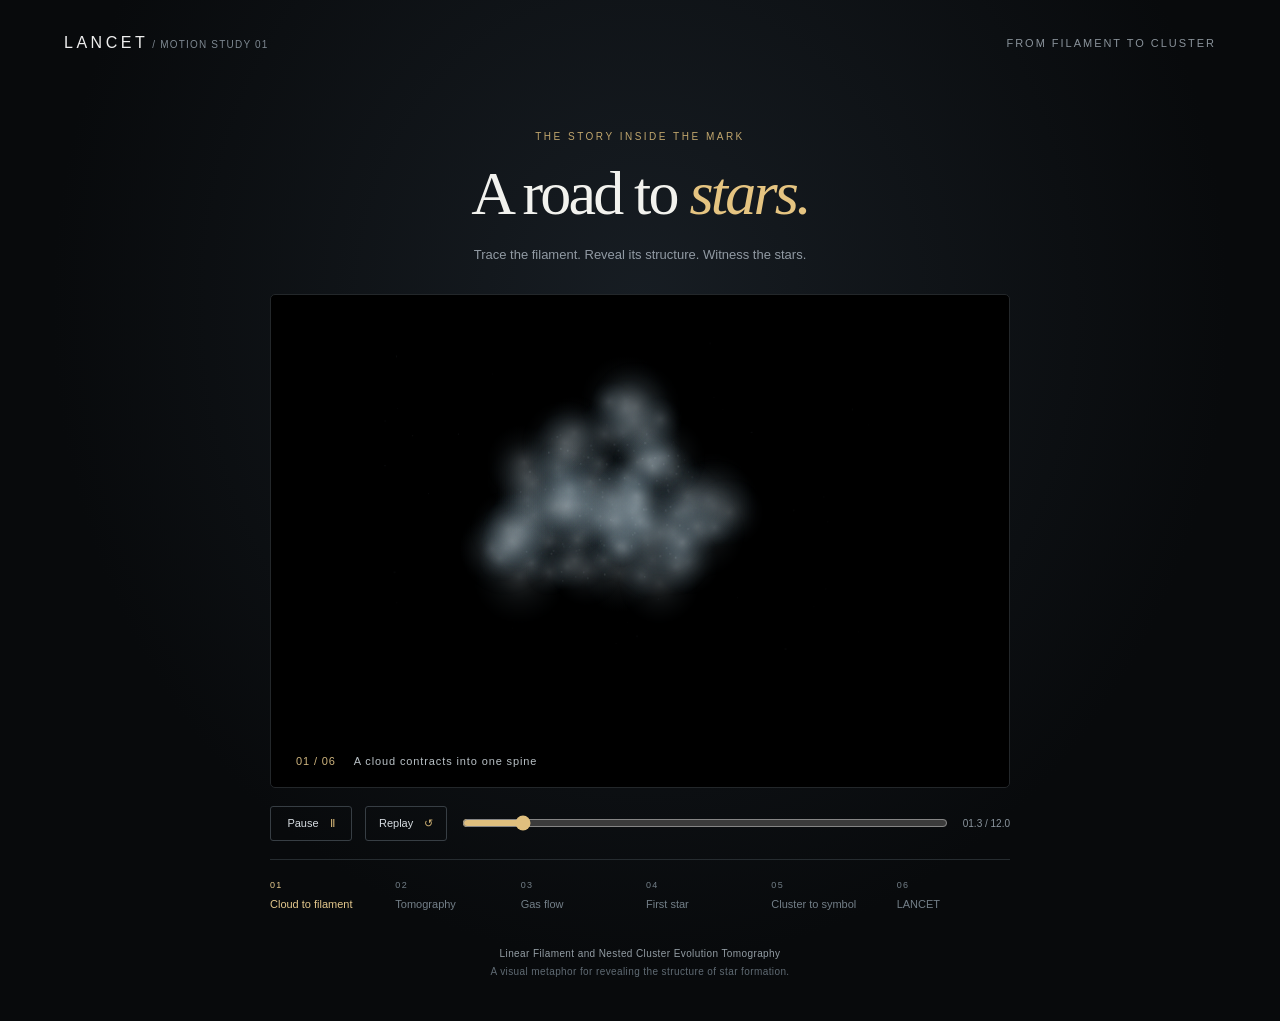
==== design/logo-animation/index.html @ e93d8fea "Retime logo animation with gas flow and feedback pulse Gas streams along both split filament halves " ====
<!doctype html>
<html lang="en">
<head>
<meta charset="utf-8"><meta name="viewport" content="width=device-width,initial-scale=1">
<meta name="description" content="From filament to stars: the story behind the LANCET logo.">
<title>A road to stars · LANCET</title>
<link rel="stylesheet" href="logo-animation.css">
<script src="logo-animation.js" defer></script>
<script>if (new URLSearchParams(location.search).has("embed")) document.documentElement.classList.add("embed-mode");</script></head>
<body>
<header><a href="#" aria-label="LANCET">LANCET<span> / MOTION STUDY 01</span></a><span class="edition">FROM FILAMENT TO CLUSTER</span></header>
<main>
<div class="intro"><p class="eyebrow">THE STORY INSIDE THE MARK</p><h1>A road to <em>stars.</em></h1><p>Trace the filament. Reveal its structure. Witness the stars.</p></div>
<section class="theatre" aria-label="Animated LANCET logo">
<svg id="scene" viewBox="0 0 1536 1024" role="img" aria-labelledby="scene-title scene-description">
<title id="scene-title">A cloud becomes a road to stars</title><desc id="scene-description">An irregular molecular cloud contracts into one filament. A broad lancet splits the filament as a telescope appears alongside it. Gas streams along both split halves from lower left to upper right, where one bright star ignites. One bright star appears before smaller cluster members. After the cut, the two halves morph into the logo ribbons, smaller stars dissolve, and the largest becomes the gold logo star. The star flashes like a pulsar and a gold shock runs back down the ribbons to the tail of the filament, a picture of stellar feedback. The sequence ends with the original non-halo LANCET logo.</desc>
<defs>
<filter id="cloud-soft" x="-100%" y="-100%" width="300%" height="300%"><feGaussianBlur stdDeviation="12"/></filter>
<filter id="glow" x="-100%" y="-100%" width="300%" height="300%"><feGaussianBlur stdDeviation="5"/></filter>
<filter id="star-halo" x="-200%" y="-200%" width="500%" height="500%"><feGaussianBlur stdDeviation="14"/></filter>
<filter id="flow-glow" x="-50%" y="-50%" width="200%" height="200%"><feGaussianBlur stdDeviation="3.5" result="b"/><feMerge><feMergeNode in="b"/><feMergeNode in="SourceGraphic"/></feMerge></filter>
<linearGradient id="pulse-light" gradientUnits="userSpaceOnUse" x1="0" y1="0" x2="1" y2="0"><stop offset="0" stop-color="#f6cc73" stop-opacity="0"/><stop offset=".5" stop-color="#ffd88a"/><stop offset="1" stop-color="#f6cc73" stop-opacity="0"/></linearGradient>
<radialGradient id="cloud-light"><stop stop-color="#d1dce2" stop-opacity=".8"/><stop offset=".45" stop-color="#7e929d" stop-opacity=".4"/><stop offset="1" stop-color="#354956" stop-opacity="0"/></radialGradient>
<radialGradient id="gold"><stop stop-color="#fff4ce"/><stop offset="1" stop-color="#f6cc73"/></radialGradient>
<clipPath id="emblem-clip"><rect width="1536" height="690"/></clipPath>
<clipPath id="wordmark-clip"><rect y="690" width="1536" height="210"/></clipPath>
<clipPath id="dish-clip"><rect x="978" y="434" width="215" height="236"/></clipPath>
<path id="upper-target" d="M 353.00,613.50 L 353.50,597.00 L 354.50,596.00 L 354.50,591.00 L 355.50,590.00 L 356.50,579.00 L 359.50,570.00 L 360.50,562.00 L 363.50,555.00 L 363.50,552.00 L 368.50,537.00 L 370.50,534.00 L 370.50,532.00 L 374.50,525.00 L 374.50,523.00 L 384.50,503.00 L 391.50,493.00 L 392.50,490.00 L 401.50,477.00 L 414.50,461.00 L 437.00,438.50 L 461.00,419.50 L 490.00,401.50 L 519.00,387.50 L 534.00,382.50 L 537.00,380.50 L 542.00,379.50 L 545.00,377.50 L 563.00,371.50 L 566.00,371.50 L 573.00,368.50 L 580.00,367.50 L 588.00,364.50 L 596.00,363.50 L 604.00,360.50 L 608.00,360.50 L 609.00,359.50 L 618.00,358.50 L 619.00,357.50 L 627.00,356.50 L 628.00,355.50 L 643.00,353.50 L 644.00,352.50 L 649.00,352.50 L 655.00,350.50 L 660.00,350.50 L 661.00,349.50 L 666.00,349.50 L 667.00,348.50 L 684.00,346.50 L 685.00,345.50 L 697.00,344.50 L 698.00,343.50 L 705.00,343.50 L 706.00,342.50 L 712.00,342.50 L 713.00,341.50 L 719.00,341.50 L 720.00,340.50 L 726.00,340.50 L 727.00,339.50 L 734.00,339.50 L 735.00,338.50 L 741.00,338.50 L 742.00,337.50 L 749.00,337.50 L 750.00,336.50 L 756.00,336.50 L 757.00,335.50 L 765.00,335.50 L 766.00,334.50 L 773.00,334.50 L 774.00,333.50 L 781.00,333.50 L 782.00,332.50 L 789.00,332.50 L 790.00,331.50 L 796.00,331.50 L 797.00,330.50 L 804.00,330.50 L 805.00,329.50 L 812.00,329.50 L 813.00,328.50 L 819.00,328.50 L 820.00,327.50 L 827.00,327.50 L 828.00,326.50 L 841.00,325.50 L 842.00,324.50 L 847.00,324.50 L 853.00,322.50 L 869.00,320.50 L 870.00,319.50 L 879.00,318.50 L 880.00,317.50 L 891.00,315.50 L 892.00,314.50 L 900.00,313.50 L 904.00,311.50 L 907.00,311.50 L 925.00,305.50 L 928.00,303.50 L 940.00,299.50 L 947.00,295.50 L 949.00,295.50 L 953.00,292.50 L 965.00,286.50 L 980.00,274.50 L 983.00,272.50 L 983.50,273.00 L 980.50,280.00 L 971.50,293.00 L 963.50,302.00 L 954.00,310.50 L 941.00,320.50 L 938.00,321.50 L 928.00,328.50 L 914.00,335.50 L 907.00,337.50 L 900.00,341.50 L 859.00,355.50 L 856.00,355.50 L 838.00,361.50 L 835.00,361.50 L 834.00,362.50 L 819.00,365.50 L 815.00,367.50 L 811.00,367.50 L 810.00,368.50 L 803.00,369.50 L 802.00,370.50 L 791.00,372.50 L 786.00,374.50 L 782.00,374.50 L 777.00,376.50 L 764.00,378.50 L 755.00,381.50 L 751.00,381.50 L 750.00,382.50 L 735.00,385.50 L 734.00,386.50 L 727.00,387.50 L 726.00,388.50 L 723.00,388.50 L 722.00,389.50 L 719.00,389.50 L 710.00,392.50 L 707.00,392.50 L 703.00,394.50 L 696.00,395.50 L 685.00,399.50 L 678.00,400.50 L 667.00,404.50 L 664.00,404.50 L 638.00,413.50 L 635.00,413.50 L 632.00,415.50 L 599.00,426.50 L 591.00,430.50 L 579.00,434.50 L 572.00,438.50 L 565.00,440.50 L 560.00,443.50 L 558.00,443.50 L 514.00,465.50 L 512.00,467.50 L 490.00,479.50 L 479.00,487.50 L 476.00,488.50 L 464.00,496.50 L 461.00,499.50 L 450.00,506.50 L 446.00,510.50 L 442.00,512.50 L 417.00,533.50 L 383.50,568.00 L 369.50,586.00 L 353.00,613.50 Z"/><path id="lower-target" d="M 703.00,652.50 L 697.00,652.50 L 696.00,651.50 L 652.00,651.50 L 651.00,652.50 L 579.00,651.50 L 578.00,652.50 L 568.00,652.50 L 567.00,651.50 L 561.00,651.50 L 560.50,649.00 L 563.50,640.00 L 565.50,637.00 L 565.50,635.00 L 568.50,630.00 L 568.50,628.00 L 577.50,610.00 L 579.50,608.00 L 582.50,601.00 L 596.50,579.00 L 615.50,555.00 L 651.00,520.50 L 691.00,490.50 L 700.00,485.50 L 708.00,479.50 L 711.00,478.50 L 716.00,474.50 L 731.00,466.50 L 733.00,464.50 L 740.00,461.50 L 747.00,456.50 L 826.00,416.50 L 828.00,416.50 L 880.00,390.50 L 882.00,388.50 L 897.00,381.50 L 899.00,379.50 L 909.00,374.50 L 914.00,370.50 L 928.00,362.50 L 950.00,345.50 L 970.50,325.00 L 979.50,313.00 L 985.50,302.00 L 987.50,300.00 L 995.00,282.50 L 995.50,285.00 L 994.50,286.00 L 993.50,306.00 L 992.50,307.00 L 992.50,311.00 L 991.50,312.00 L 991.50,315.00 L 990.50,316.00 L 990.50,319.00 L 988.50,325.00 L 983.50,335.00 L 983.50,337.00 L 978.50,345.00 L 974.50,354.00 L 969.50,360.00 L 965.50,367.00 L 949.50,386.00 L 922.00,412.50 L 887.00,440.50 L 883.00,442.50 L 879.00,446.50 L 875.00,448.50 L 871.00,452.50 L 859.00,460.50 L 820.00,490.50 L 801.00,506.50 L 775.50,532.00 L 760.50,550.00 L 758.50,554.00 L 750.50,564.00 L 749.50,567.00 L 738.50,584.00 L 730.50,600.00 L 730.50,602.00 L 726.50,610.00 L 726.50,612.00 L 724.50,615.00 L 720.50,627.00 L 720.50,630.00 L 718.50,635.00 L 718.50,640.00 L 717.50,641.00 L 717.50,645.00 L 716.50,646.00 L 716.50,651.00 L 704.00,651.50 L 703.00,652.50 Z"/><path id="slash-target" d="M 515.00,544.50 L 513.50,544.00 L 521.00,537.50 L 525.00,535.50 L 541.00,522.50 L 548.00,518.50 L 568.00,503.50 L 617.00,471.50 L 639.00,459.50 L 641.00,457.50 L 648.00,454.50 L 650.00,452.50 L 652.00,452.50 L 672.00,442.50 L 674.00,442.50 L 682.00,438.50 L 689.00,436.50 L 694.00,433.50 L 709.00,428.50 L 712.00,426.50 L 717.00,425.50 L 720.00,423.50 L 728.00,421.50 L 731.00,419.50 L 757.00,411.50 L 760.00,409.50 L 778.00,403.50 L 781.00,403.50 L 784.00,401.50 L 786.50,402.00 L 770.00,410.50 L 768.00,412.50 L 757.00,417.50 L 755.00,419.50 L 741.00,426.50 L 739.00,428.50 L 728.00,433.50 L 712.00,443.50 L 688.00,455.50 L 686.00,457.50 L 646.00,477.50 L 644.00,479.50 L 642.00,479.50 L 636.00,483.50 L 634.00,483.50 L 632.00,485.50 L 626.00,487.50 L 620.00,491.50 L 618.00,491.50 L 616.00,493.50 L 580.00,511.50 L 578.00,511.50 L 576.00,513.50 L 570.00,515.50 L 562.00,520.50 L 560.00,520.50 L 558.00,522.50 L 529.00,536.50 L 527.00,538.50 L 515.00,544.50 Z"/>
<path id="logo-star" d="M1039 83 C1052 171 1080 200 1178 215 C1080 228 1053 260 1039 347 C1023 259 995 231 894 218 C990 203 1023 173 1039 83Z"/>
</defs>
<g id="atmosphere"></g>
<g id="cloud"><g id="cloud-puffs"></g><g id="cloud-grains"></g></g>
<g id="filament-haze" filter="url(#glow)" fill="#a3becd"><path id="upper-haze"/><path id="lower-haze"/></g>
<g id="filament" fill="#dce5ea"><path id="upper-morph"/><path id="lower-morph"/><path id="inner-slash" fill="white"/></g>
<g id="fibres" fill="none" stroke="#e2eef3" stroke-width=".8"></g>
<g id="flow" fill="none" stroke-linecap="round" filter="url(#flow-glow)"></g>
<circle id="feed-glow" cx="1039" cy="215" r="10" fill="#f3cf83" filter="url(#star-halo)" opacity="0"/>
<g id="knife">
<path d="M-9 -184 Q-9 -192 -1 -192 H9 Q17 -192 17 -184 V-111 H-9Z" fill="#70838e" stroke="#c7d5df" stroke-width="1.5"/>
<path d="M-3 -174 H10 M-3 -163 H10 M-3 -152 H10" stroke="#3d515d" stroke-width="3"/>
<path d="M-12 -116 H25 L31 -64 Q29 -31 0 4 L-9 -36Z" fill="#dce7ee"/>
<path d="M25 -112 L31 -64 Q29 -31 0 4 L13 -55Z" fill="#fff"/>
<path d="M-13 -115 H26" stroke="#f3f8fb" stroke-width="5" stroke-linecap="round"/>
</g>
<g id="telescope"><image href="assets/lancet-animation-final.png" width="1536" height="1024" clip-path="url(#dish-clip)"/></g>
<g id="small-stars"></g>
<circle id="star-flash" cx="1039" cy="215" r="20" fill="#fff1c4" filter="url(#star-halo)" opacity="0"/>
<g id="main-star"><circle id="main-star-glow" cx="1039" cy="215" r="46" fill="#e8bb5f" filter="url(#star-halo)"/><path id="star-morph" fill="url(#gold)"/></g>
<image id="final-emblem" href="assets/lancet-animation-final.png" width="1536" height="1024" clip-path="url(#emblem-clip)" opacity="0"/>
<image id="wordmark" href="assets/lancet-animation-final.png" width="1536" height="1024" clip-path="url(#wordmark-clip)" opacity="0"/>
<image id="final-logo" href="assets/lancet-animation-final.png" width="1536" height="1024" opacity="0"/>
<g id="pulse" fill="url(#pulse-light)" filter="url(#flow-glow)" opacity="0"><use href="#upper-target"/><use href="#lower-target"/><use href="#slash-target"/></g>
<circle id="pulse-flash" cx="1039" cy="215" r="40" fill="#ffe7a8" filter="url(#star-halo)" opacity="0"/>
<use id="pulse-star" href="#logo-star" fill="#fff6dc" opacity="0"/>
</svg>
<div class="caption" aria-hidden="true"><span id="chapter-number">01 / 06</span><span id="chapter-title">An irregular molecular cloud</span></div>
</section>
<div class="transport"><button id="play" type="button" aria-label="Pause animation">Pause <span aria-hidden="true">Ⅱ</span></button><button id="replay" type="button">Replay <span aria-hidden="true">↺</span></button><label class="scrubber"><span class="sr-only">Animation position</span><input id="seek" type="range" min="0" max="12" step="0.01" value="0"></label><output id="time">00.0 / 12.0</output></div>
<ol class="chapters"><li><span>01</span>Cloud to filament</li><li><span>02</span>Tomography</li><li><span>03</span>Gas flow</li><li><span>04</span>First star</li><li><span>05</span>Cluster to symbol</li><li><span>06</span>LANCET</li></ol>
<p class="note">Linear Filament and Nested Cluster Evolution Tomography<span>A visual metaphor for revealing the structure of star formation.</span></p>
<p class="sr-only" id="status" role="status"></p>
</main>
</body></html>
---- design/logo-animation/logo-animation.css ----
:root{color-scheme:dark;font-family:Arial,Helvetica,sans-serif;background:#080a0c;color:#f2f2ee}*{box-sizing:border-box}body{margin:0;background:radial-gradient(ellipse at 50% 30%,#171d23 0, #080a0c 65%);min-height:100vh}header{height:86px;max-width:1440px;margin:auto;padding:0 5%;display:flex;align-items:center;justify-content:space-between;font-size:11px;letter-spacing:.18em}header a{color:#eee;text-decoration:none;font-size:16px;letter-spacing:.22em}header a span{font-size:10px;color:#7d8790;letter-spacing:.12em}.edition{color:#89929a}main{max-width:1050px;margin:auto;padding:35px 35px 40px}.intro{text-align:center}.eyebrow{font-size:10px;letter-spacing:.25em;color:#c1a66d}h1{font-family:Georgia,serif;font-weight:400;font-size:clamp(38px,5vw,62px);letter-spacing:-.045em;margin:16px 0}h1 em{font-weight:400;color:#e5c481}.intro>p:last-child{font-size:13px;color:#919aa3;line-height:1.6}.theatre{position:relative;max-width:870px;margin:28px auto 0;background:#000;overflow:hidden;border:1px solid #23272a;border-radius:5px}svg{display:block;width:100%;height:auto}.caption{position:absolute;bottom:20px;left:25px;right:25px;display:flex;gap:18px;font-size:11px;letter-spacing:.08em;color:#b8c0c5}#chapter-number{color:#cdb37d;font-variant-numeric:tabular-nums}.transport{max-width:870px;margin:18px auto;display:flex;align-items:center;gap:13px}button{font:inherit;font-size:11px;background:transparent;border:1px solid #373e44;color:#d6dce1;border-radius:3px;padding:10px 13px;cursor:pointer;min-width:82px}button span{margin-left:8px;color:#d4b576}button:hover{background:#20262b}button:focus-visible,input:focus-visible{outline:2px solid #e5c481;outline-offset:5px}.scrubber{flex:1;display:flex}input{width:100%;accent-color:#dfbf7e;cursor:pointer}output{font-size:10px;color:#8b959e;font-variant-numeric:tabular-nums;white-space:nowrap}.chapters{list-style:none;padding:20px 0 0;max-width:870px;margin:0 auto;display:grid;grid-template-columns:repeat(6,1fr);border-top:1px solid #262c30;gap:12px}.chapters li{color:#737f88;font-size:11px;transition:color .3s}.chapters span{display:block;font-size:9px;margin-bottom:8px;letter-spacing:.15em}.chapters .active{color:#e4c88d}.note{text-align:center;font-size:10px;color:#939da4;line-height:1.8;margin:35px 0 0;letter-spacing:.04em}.note span{display:block;color:#5f6a73;font-size:10px}.sr-only{position:absolute;width:1px;height:1px;overflow:hidden;clip-path:inset(50%)}@media(min-width:1000px){.theatre{max-width:740px}.transport,.chapters{max-width:740px}}@media(max-width:600px){header{height:62px}.edition{display:none}main{padding:20px 16px 30px}header a span{font-size:8px}.theatre{margin-top:24px}.caption{bottom:12px;left:15px;font-size:9px;gap:12px}.transport{gap:8px}button{min-width:65px;padding:9px 8px}output{font-size:9px}.chapters{gap:6px}.chapters li{font-size:9px}.note{font-size:9px}}

.embed-mode, .embed-mode body { background: #000; }
.embed-mode header, .embed-mode .intro, .embed-mode .chapters, .embed-mode .note, .embed-mode .transport, .embed-mode .caption { display: none; }
.embed-mode main { padding: 0; max-width: none; }
.embed-mode .theatre { width: 100%; max-width: none; margin: 0; border: 0; border-radius: 0; }
.embed-mode .transport { max-width: none; margin: 12px 20px; }

/* Keep the embedded animation within its frame without an inner scrollbar. */
.embed-mode, .embed-mode body { overflow: hidden; min-height: 0; }
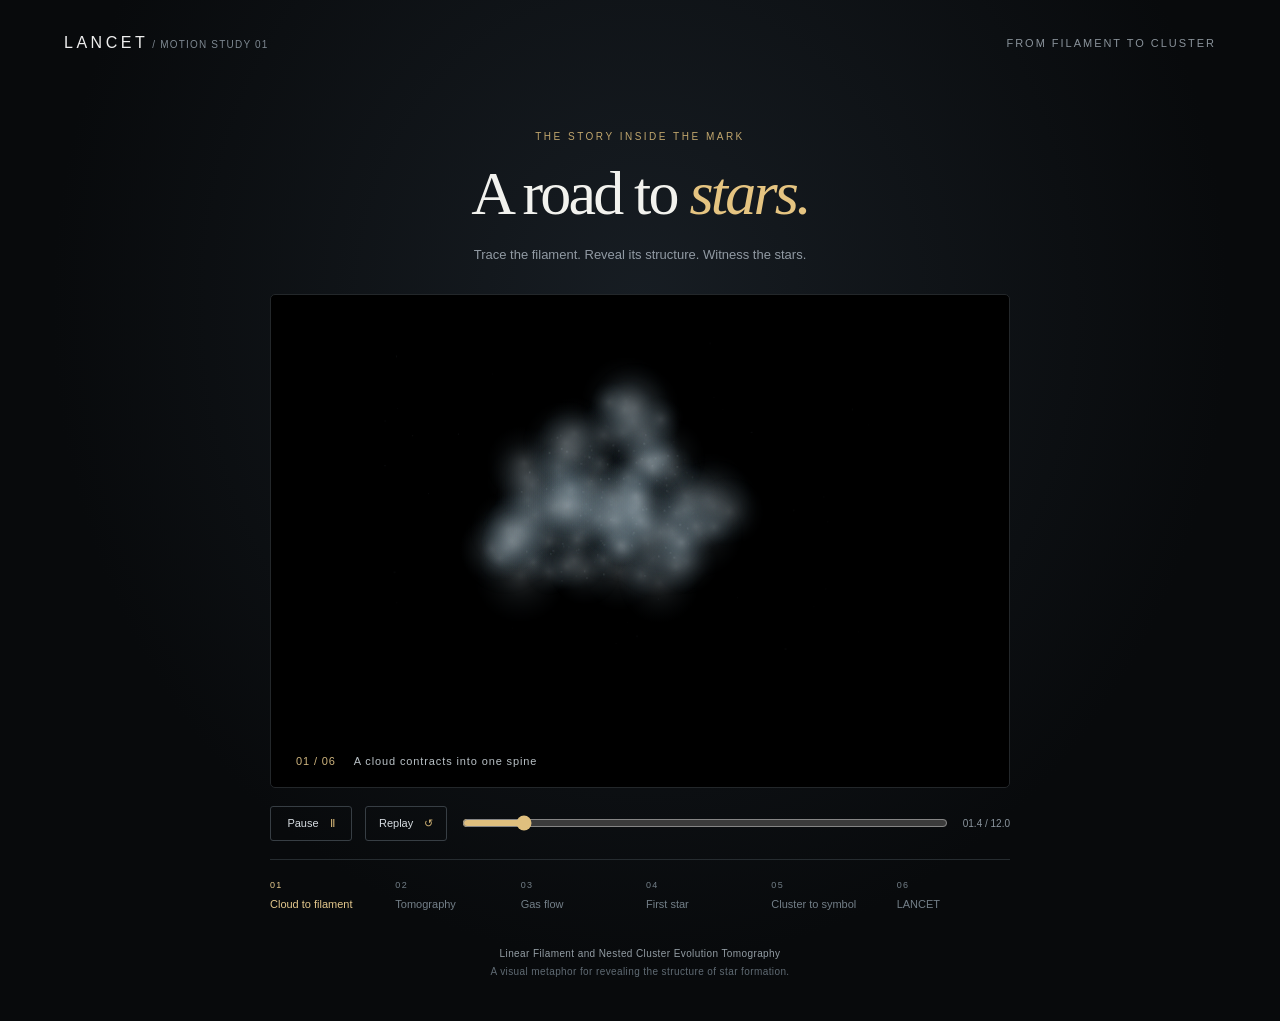
==== commit 610ebd54: "Hold the final logo still for 5 s, then loop The finished logo now stays still for five seconds with" ====
--- a/design/logo-animation/index.html
+++ b/design/logo-animation/index.html
@@ -13,7 +13,7 @@
 <div class="intro"><p class="eyebrow">THE STORY INSIDE THE MARK</p><h1>A road to <em>stars.</em></h1><p>Trace the filament. Reveal its structure. Witness the stars.</p></div>
 <section class="theatre" aria-label="Animated LANCET logo">
 <svg id="scene" viewBox="0 0 1536 1024" role="img" aria-labelledby="scene-title scene-description">
-<title id="scene-title">A cloud becomes a road to stars</title><desc id="scene-description">An irregular molecular cloud contracts into one filament. A broad lancet splits the filament as a telescope appears alongside it. Gas streams along both split halves from lower left to upper right, where one bright star ignites. One bright star appears before smaller cluster members. After the cut, the two halves morph into the logo ribbons, smaller stars dissolve, and the largest becomes the gold logo star. The star flashes like a pulsar and a gold shock runs back down the ribbons to the tail of the filament, a picture of stellar feedback. The sequence ends with the original non-halo LANCET logo.</desc>
+<title id="scene-title">A cloud becomes a road to stars</title><desc id="scene-description">An irregular molecular cloud contracts into one filament. A broad lancet splits the filament as a telescope appears alongside it. Gas streams along both split halves from lower left to upper right, where one bright star ignites. One bright star appears before smaller cluster members. After the cut, the two halves morph into the logo ribbons, smaller stars dissolve, and the largest becomes the gold logo star. The star flashes like a pulsar and a gold shock runs back down the ribbons to the tail of the filament, a picture of stellar feedback. The sequence ends with the original non-halo LANCET logo, which holds still for five seconds before the animation repeats.</desc>
 <defs>
 <filter id="cloud-soft" x="-100%" y="-100%" width="300%" height="300%"><feGaussianBlur stdDeviation="12"/></filter>
 <filter id="glow" x="-100%" y="-100%" width="300%" height="300%"><feGaussianBlur stdDeviation="5"/></filter>
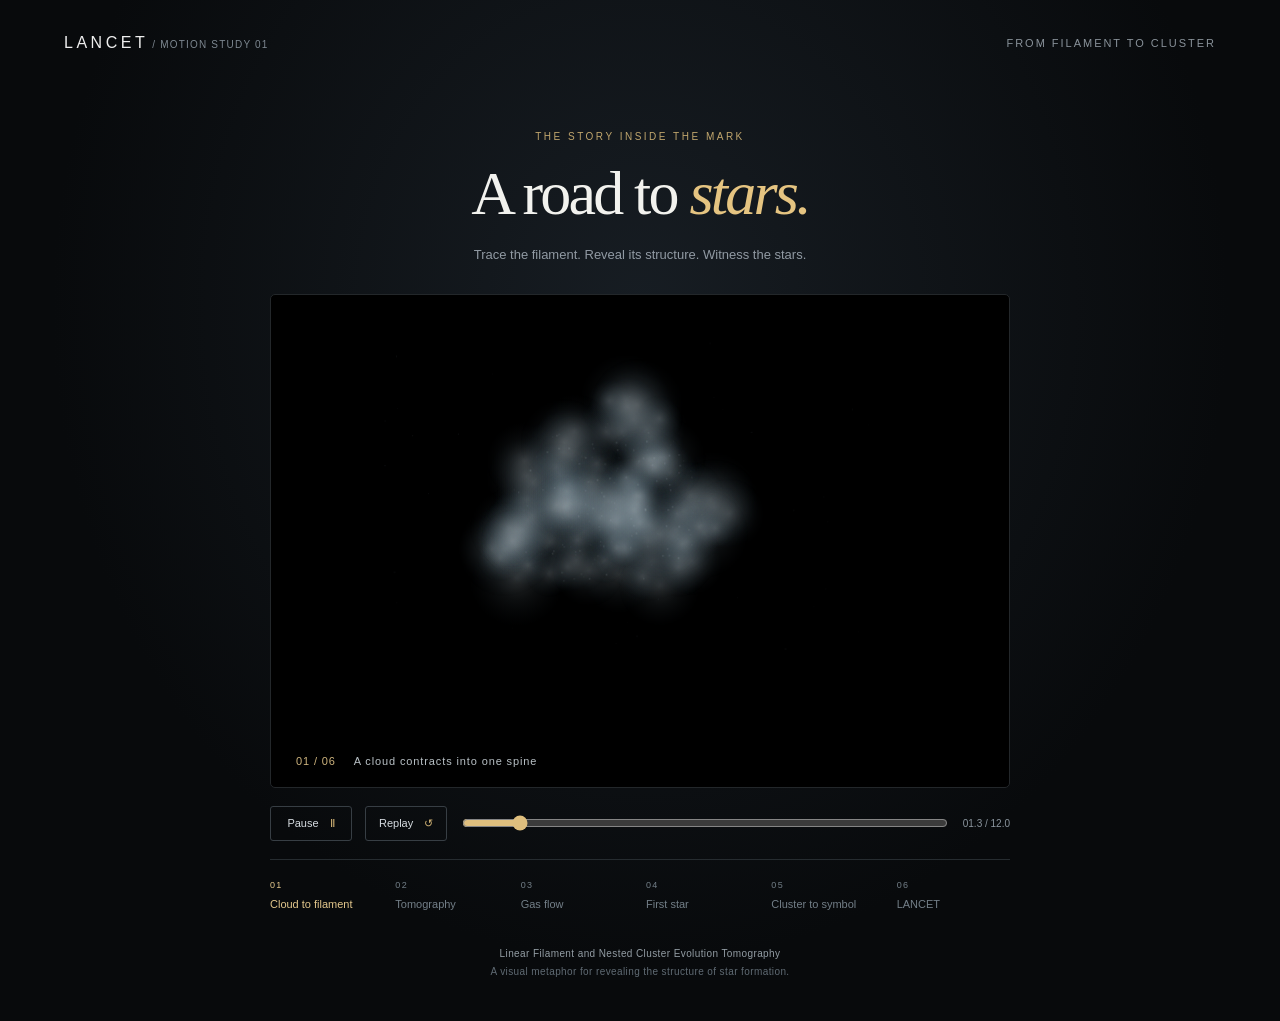
==== commit d71abe86: "Restore the two hold pulses before the still final pose After the animation ends, the logo pulses tw" ====
--- a/design/logo-animation/index.html
+++ b/design/logo-animation/index.html
@@ -13,7 +13,7 @@
 <div class="intro"><p class="eyebrow">THE STORY INSIDE THE MARK</p><h1>A road to <em>stars.</em></h1><p>Trace the filament. Reveal its structure. Witness the stars.</p></div>
 <section class="theatre" aria-label="Animated LANCET logo">
 <svg id="scene" viewBox="0 0 1536 1024" role="img" aria-labelledby="scene-title scene-description">
-<title id="scene-title">A cloud becomes a road to stars</title><desc id="scene-description">An irregular molecular cloud contracts into one filament. A broad lancet splits the filament as a telescope appears alongside it. Gas streams along both split halves from lower left to upper right, where one bright star ignites. One bright star appears before smaller cluster members. After the cut, the two halves morph into the logo ribbons, smaller stars dissolve, and the largest becomes the gold logo star. The star flashes like a pulsar and a gold shock runs back down the ribbons to the tail of the filament, a picture of stellar feedback. The sequence ends with the original non-halo LANCET logo, which holds still for five seconds before the animation repeats.</desc>
+<title id="scene-title">A cloud becomes a road to stars</title><desc id="scene-description">An irregular molecular cloud contracts into one filament. A broad lancet splits the filament as a telescope appears alongside it. Gas streams along both split halves from lower left to upper right, where one bright star ignites. One bright star appears before smaller cluster members. After the cut, the two halves morph into the logo ribbons, smaller stars dissolve, and the largest becomes the gold logo star. The star flashes like a pulsar and a gold shock runs back down the ribbons to the tail of the filament, a picture of stellar feedback. The sequence ends with the original non-halo LANCET logo, which pulses twice more and then holds still for five seconds before the animation repeats.</desc>
 <defs>
 <filter id="cloud-soft" x="-100%" y="-100%" width="300%" height="300%"><feGaussianBlur stdDeviation="12"/></filter>
 <filter id="glow" x="-100%" y="-100%" width="300%" height="300%"><feGaussianBlur stdDeviation="5"/></filter>
